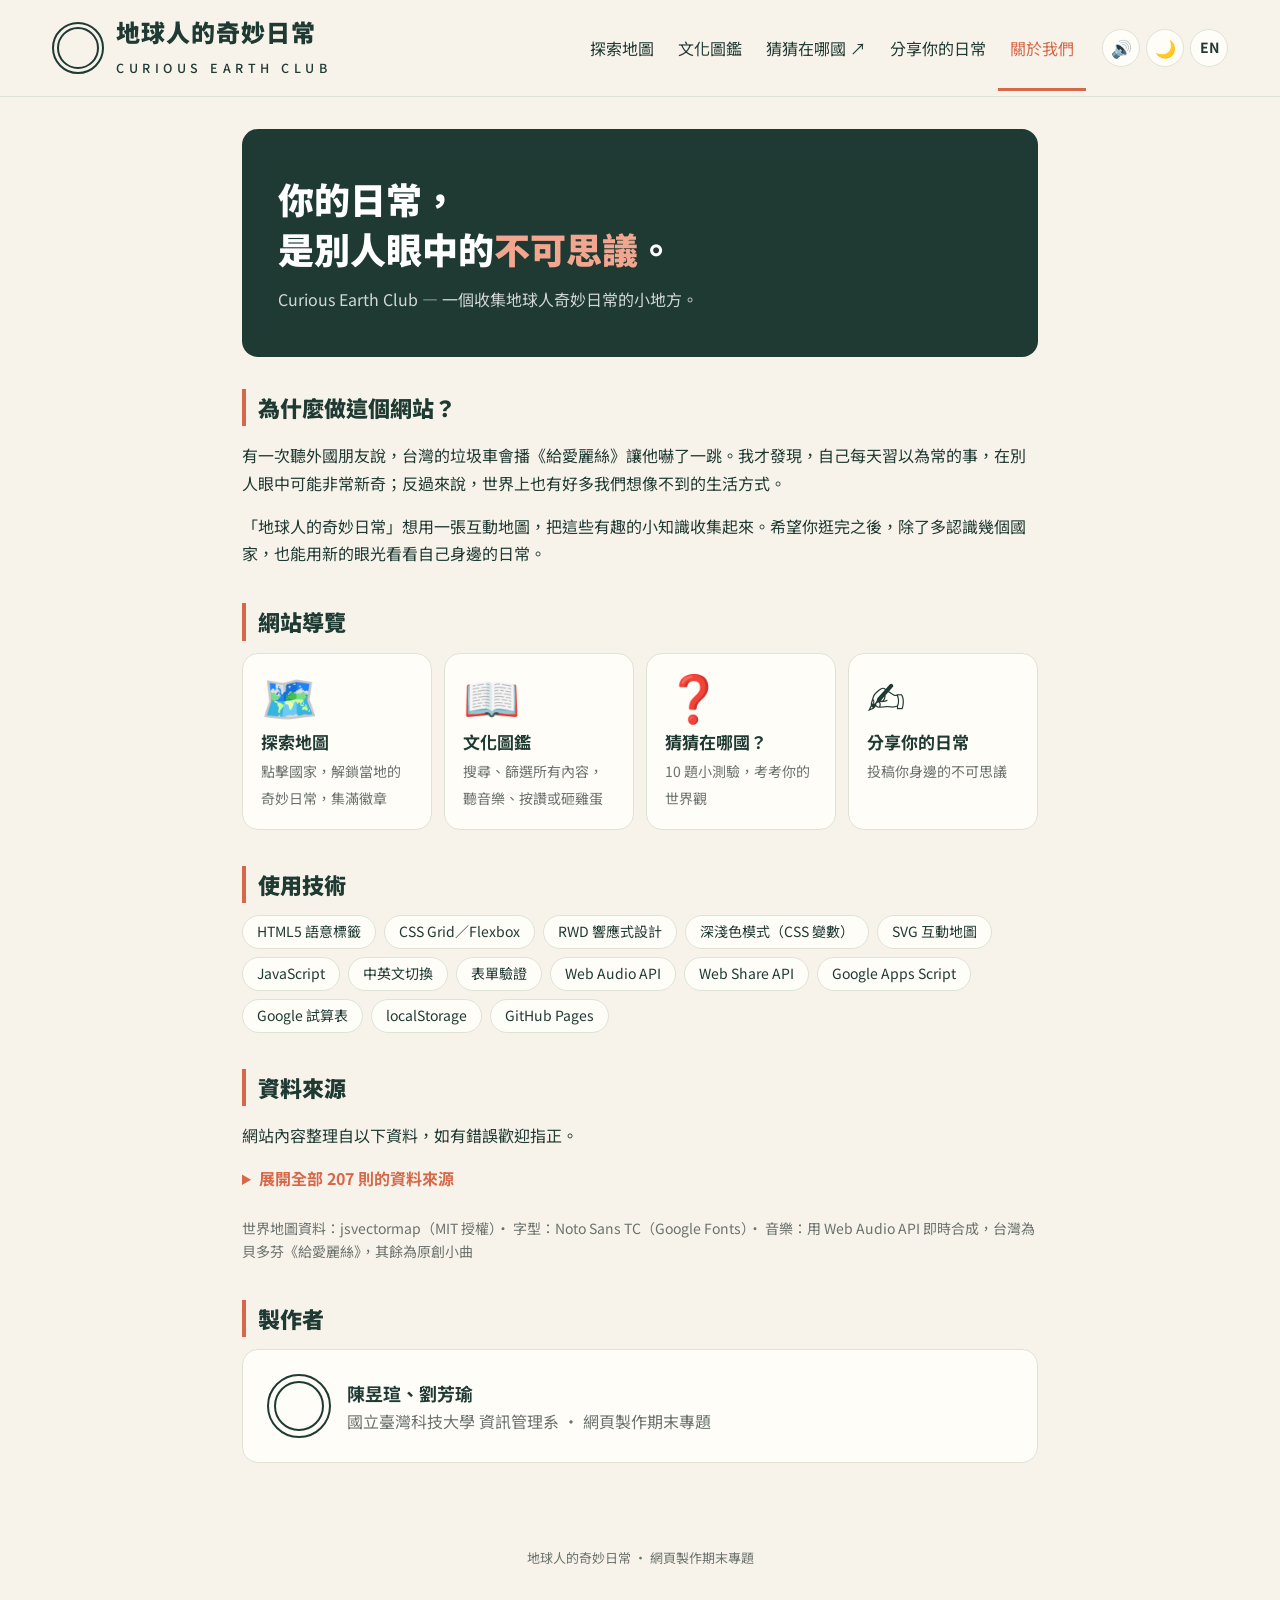
==== about.html @ 776fbd39 "新增 179 國、189 則小知識（中英文），一國多則、地圖小國圓點、圖鑑搜尋與分頁 Co-Authored-By: Claude Opus 5.5 <noreply@anthropic.com> C" ====
<!DOCTYPE html>
<html lang="zh-Hant">
<head>
<meta charset="UTF-8">
<meta name="viewport" content="width=device-width, initial-scale=1">
<title data-i18n="title.about">關於我們｜地球人的奇妙日常</title>
<link rel="preconnect" href="https://fonts.googleapis.com">
<link rel="preconnect" href="https://fonts.gstatic.com" crossorigin>
<link href="https://fonts.googleapis.com/css2?family=Noto+Sans+TC:wght@400;500;700;900&display=swap" rel="stylesheet">
<link rel="stylesheet" href="style.css?v=20261113c">
<!-- 先套用深淺色，避免畫面閃一下 -->
<script>
  try {
    document.documentElement.dataset.theme = localStorage.getItem("theme") ||
      (matchMedia("(prefers-color-scheme: dark)").matches ? "dark" : "light");
  } catch (e) {}
</script>
</head>
<body>

<header class="site-header">
  <div class="inner">
    <a class="brand" href="index.html">
      <span class="logo" aria-hidden="true"></span>
      <span>
        <span class="brand-name" data-i18n="brand">地球人的奇妙日常</span>
        <span class="brand-en">CURIOUS EARTH CLUB</span>
      </span>
    </a>
    <nav class="site-nav" aria-label="主選單" data-i18n-aria="nav.label">
      <a href="index.html" data-i18n="nav.map">探索地圖</a>
      <a href="culture.html" data-i18n="nav.culture">文化圖鑑</a>
      <a href="quiz.html" data-i18n="nav.quiz">猜猜在哪國 ↗</a>
      <a href="share.html" data-i18n="nav.share">分享你的日常</a>
      <a href="about.html" class="active" aria-current="page" data-i18n="nav.about">關於我們</a>
    </nav>
  </div>
</header>

<main class="page about">
  <div class="slogan-block">
    <p class="big" data-i18n-html="hero.title">你的日常，<br>是別人眼中的<em>不可思議</em>。</p>
    <p class="small" data-i18n="about.tagline">Curious Earth Club — 一個收集地球人奇妙日常的小地方。</p>
  </div>

  <section>
    <h2 data-i18n="about.whyTitle">為什麼做這個網站？</h2>
    <p data-i18n="about.why1">有一次聽外國朋友說，台灣的垃圾車會播《給愛麗絲》讓他嚇了一跳。我才發現，自己每天習以為常的事，在別人眼中可能非常新奇；反過來說，世界上也有好多我們想像不到的生活方式。</p>
    <p data-i18n="about.why2">「地球人的奇妙日常」想用一張互動地圖，把這些有趣的小知識收集起來。希望你逛完之後，除了多認識幾個國家，也能用新的眼光看看自己身邊的日常。</p>
  </section>

  <section>
    <h2 data-i18n="about.guideTitle">網站導覽</h2>
    <div class="feature-grid">
      <a class="card" href="index.html"><span class="big-emoji">🗺️</span><b data-i18n="nav.map">探索地圖</b><span class="d" data-i18n="about.f1">點擊國家，解鎖當地的奇妙日常，集滿徽章</span></a>
      <a class="card" href="culture.html"><span class="big-emoji">📖</span><b data-i18n="nav.culture">文化圖鑑</b><span class="d" data-i18n="about.f2">瀏覽所有內容，聽音樂、按讚或砸雞蛋</span></a>
      <a class="card" href="quiz.html"><span class="big-emoji">❓</span><b data-i18n="quiz.title">猜猜在哪國</b><span class="d" data-i18n="about.f3">10 題小測驗，考考你的世界觀</span></a>
      <a class="card" href="share.html"><span class="big-emoji">✍️</span><b data-i18n="nav.share">分享你的日常</b><span class="d" data-i18n="about.f4">投稿你身邊的不可思議</span></a>
    </div>
  </section>

  <section>
    <h2 data-i18n="about.techTitle">使用技術</h2>
    <div class="badges">
      <span data-i18n="tech.semantic">HTML5 語意標籤</span><span>CSS Grid／Flexbox</span><span data-i18n="tech.rwd">RWD 響應式設計</span>
      <span data-i18n="tech.dark">深淺色模式（CSS 變數）</span><span data-i18n="tech.svg">SVG 互動地圖</span><span>JavaScript</span>
      <span data-i18n="tech.i18n">中英文切換</span><span data-i18n="tech.form">表單驗證</span><span>Web Audio API</span><span>Web Share API</span>
      <span>Google Apps Script</span><span data-i18n="tech.sheets">Google 試算表</span><span>localStorage</span><span>GitHub Pages</span>
    </div>
  </section>

  <section>
    <h2 data-i18n="about.sourcesTitle">資料來源</h2>
    <p data-i18n="about.sourcesText">網站內容整理自以下資料，如有錯誤歡迎指正。</p>
    <details class="sources-box">
      <summary id="sources-summary"></summary>
      <table class="sources">
        <thead><tr><th data-i18n="about.thCountry">國家</th><th data-i18n="about.thTopic">主題</th><th data-i18n="about.thSource">參考來源</th></tr></thead>
        <tbody id="sources"></tbody>
      </table>
    </details>
    <p class="credits" data-i18n="about.credits">世界地圖資料：jsvectormap（MIT 授權）· 字型：Noto Sans TC（Google Fonts）· 音樂：用 Web Audio API 即時合成，台灣為貝多芬《給愛麗絲》，其餘為原創小曲</p>
  </section>

  <section>
    <h2 data-i18n="about.makerTitle">製作者</h2>
    <div class="card maker">
      <span class="logo" aria-hidden="true"></span>
      <div>
        <b class="maker-names">陳昱瑄、劉芳瑜</b><br>
        <span class="muted" data-i18n="about.school">國立臺灣科技大學 資訊管理系 · 網頁製作期末專題</span>
      </div>
    </div>
  </section>
</main>

<footer class="site-footer" data-i18n="footer">地球人的奇妙日常 · 網頁製作期末專題</footer>

<script src="data.js?v=20261113c"></script>
<script src="i18n.js?v=20261113c"></script>
<script src="app.js?v=20261113c"></script>
<script>
// 參考來源：查證後把網址或書名填進 SOURCES 就會顯示（key 是小知識的 id，例如 TW、TH2）
const SOURCES = {
  // TW: "例如：臺北市政府環境保護局網站",
};
function renderSources() {
  document.getElementById("sources-summary").textContent = t("about.showSources", { n: FACTS.length });
  document.getElementById("sources").innerHTML = FACTS.map(f => {
    const c = F(f);
    const src = SOURCES[f.id];
    return `<tr><td>${c.emoji} ${c.name}</td><td>${c.title}</td>
            <td class="${src ? "" : "todo"}">${src || t("about.todo")}</td></tr>`;
  }).join("");
}
document.addEventListener("langchange", renderSources);
renderSources();
</script>
</body>
</html>
---- style.css ----
/* =========================================================
   style.css — 所有頁面共用的樣式（淺色／深色模式都用 CSS 變數控制）
   ========================================================= */
:root {
  --bg: #f7f3ea;
  --ink: #1f3a33;          /* 深綠：文字、Logo */
  --muted: #6b726d;
  --line: #dfe3d6;
  --accent: #d6684a;       /* 珊瑚橘：目前頁面、強調 */
  --ocean: #dcebe8;
  --land: #ebe3d1;
  --festival: #d6684a;
  --daily: #2e8a74;
  --trivia: #d99a2b;
  --card: #fffdf8;
  --radius: 16px;
  /* 下面這些是為了深色模式抽出來的顏色 */
  --on-ink: #fff;              /* 深色按鈕上的文字 */
  --ink-hover: #2d5047;
  --input: #fff;
  --text-soft: #3d4a45;
  --land-festival: #efb6a5;
  --land-daily: #9fcfc1;
  --land-trivia: #efd096;
  --hero-glow: #efe6d2;
  --ring-accent: #e8c7b9;
  --dash: #cdd6c8;
  --th: #efeadd;
  --slogan-em: #f2a68f;
  --shadow: rgba(31, 58, 51, .08);
}

/* ---------- 深色模式：只要換掉變數，整站顏色就跟著變 ---------- */
[data-theme="dark"] {
  --bg: #121a17;
  --ink: #e4ebe7;
  --muted: #9aa7a1;
  --line: #2d3a35;
  --accent: #ec8a6b;
  --ocean: #16292a;
  --land: #2a3631;
  --festival: #e07b5f;
  --daily: #3fae92;
  --trivia: #e4b04c;
  --card: #1a2420;
  --on-ink: #13201c;
  --ink-hover: #c9d6d0;
  --input: #202c28;
  --text-soft: #c3ccc7;
  --land-festival: #8a4a3a;
  --land-daily: #2f6457;
  --land-trivia: #85672e;
  --hero-glow: #1e2b26;
  --ring-accent: #5a3b31;
  --dash: #3c4b45;
  --th: #222f2a;
  --slogan-em: #b4492e;
  --shadow: rgba(0, 0, 0, .35);
  color-scheme: dark;
}
body { transition: background .3s, color .3s; }
* { box-sizing: border-box; }
body {
  margin: 0;
  font-family: "Noto Sans TC", system-ui, sans-serif;
  background: var(--bg);
  color: var(--ink);
  line-height: 1.7;
}
a { color: inherit; }

/* ---------- 共用導覽列 ---------- */
.site-header {
  border-bottom: 1px solid var(--line);
}
.site-header .inner {
  max-width: 1240px; margin: 0 auto; padding: 0 32px;
  display: flex; align-items: center; justify-content: space-between;
  gap: 16px; min-height: 96px; flex-wrap: wrap;
}
.brand { display: flex; align-items: center; gap: 12px; text-decoration: none; }
.logo {
  width: 52px; height: 52px; border-radius: 50%;
  border: 2.5px solid var(--ink); display: grid; place-items: center; flex: none;
}
.logo::after {
  content: ""; width: 38px; height: 38px; border-radius: 50%; border: 2.5px solid var(--ink);
}
.brand-name { font-size: 28px; font-weight: 900; line-height: 1.2; letter-spacing: 1px; }
.brand-en { display: block; font-size: 12.5px; letter-spacing: 4.5px; margin-top: 8px; font-weight: 500; }

.site-nav { display: flex; gap: 8px; margin-left: auto; }
.site-nav a {
  text-decoration: none; font-size: 18px; padding: 30px 22px 26px;
  border-bottom: 3px solid transparent; transition: color .2s;
}
.site-nav a:hover { color: var(--accent); }
.site-nav a.active { color: var(--accent); border-bottom-color: var(--accent); }

/* ---------- 頁面共用 ---------- */
.page { max-width: 1240px; margin: 0 auto; padding: 32px 32px 48px; }
.page-head { display: flex; flex-wrap: wrap; justify-content: space-between; align-items: flex-end; gap: 16px; margin-bottom: 20px; }
.page-head h1 { font-size: clamp(26px, 4vw, 36px); margin: 0; font-weight: 900; }
.page-head p { margin: 4px 0 0; color: var(--muted); }

.toolbar { display: flex; flex-wrap: wrap; gap: 8px; align-items: center; margin-bottom: 16px; }
.chip {
  border: 1.5px solid var(--line); background: var(--card); color: var(--ink);
  padding: 5px 14px; border-radius: 99px; font: inherit; font-size: 15px; cursor: pointer;
  display: inline-flex; align-items: center; gap: 6px;
}
.chip .dot { width: 9px; height: 9px; border-radius: 50%; }
.chip[aria-pressed="true"] { border-color: var(--ink); background: var(--ink); color: var(--on-ink); }
.spacer { flex: 1; }
select {
  font: inherit; font-size: 15px; padding: 5px 12px; border-radius: 99px;
  border: 1.5px solid var(--line); background: var(--card); color: var(--ink);
}
.btn {
  background: var(--ink); color: var(--on-ink); border: 0; padding: 8px 20px; border-radius: 99px;
  font: inherit; font-weight: 700; cursor: pointer; text-decoration: none; display: inline-block;
}
.btn:hover { background: var(--ink-hover); }
.btn.ghost { background: transparent; color: var(--ink); border: 1.5px solid var(--line); }
.btn.ghost:hover { border-color: var(--ink); }

.tag { color: #fff; padding: 0 10px; border-radius: 99px; font-size: 13px; }
.tag.festival { background: var(--festival); }
.tag.daily { background: var(--daily); }
.tag.trivia { background: var(--trivia); }

.progress { min-width: 220px; }
.progress-label { font-size: 14px; color: var(--muted); }
.progress-label strong { color: var(--ink); font-size: 18px; }
.bar { height: 8px; background: var(--line); border-radius: 99px; overflow: hidden; margin-top: 4px; }
.bar span { display: block; height: 100%; width: 0; background: var(--accent); transition: width .5s ease; }

.pop { animation: pop .35s ease; }
@keyframes pop { from { transform: translateY(6px); opacity: 0; } to { transform: none; opacity: 1; } }

.site-footer { text-align: center; color: var(--muted); font-size: 13px; padding: 0 24px 32px; }

/* ---------- 探索地圖 ---------- */
.map-layout { display: grid; grid-template-columns: 1fr 360px; gap: 20px; align-items: start; }
.map-wrap { position: relative; background: var(--ocean); border-radius: var(--radius); padding: 12px; overflow: hidden; min-height: 300px; }
.map-wrap.loaded { min-height: 0; }
#map { width: 100%; height: auto; display: block; }
.land { fill: var(--land); stroke: var(--ocean); stroke-width: .5; transition: fill .2s, opacity .2s; }
.land.featured { cursor: pointer; }
.land.festival { fill: var(--land-festival); }
.land.daily { fill: var(--land-daily); }
.land.trivia { fill: var(--land-trivia); }
.land.festival.explored { fill: var(--festival); }
.land.daily.explored { fill: var(--daily); }
.land.trivia.explored { fill: var(--trivia); }
.land.featured:hover, .land.featured:focus { fill: var(--ink); outline: none; }
.land.active { fill: var(--ink) !important; }
.land.dim { opacity: .25; }
.pin { cursor: pointer; }
.pin circle.core { stroke: var(--card); stroke-width: 1.4; }
.pin.festival .core { fill: var(--festival); } .pin.festival .pulse { stroke: var(--festival); }
.pin.daily .core { fill: var(--daily); } .pin.daily .pulse { stroke: var(--daily); }
.pin.trivia .core { fill: var(--trivia); } .pin.trivia .pulse { stroke: var(--trivia); }
.pin circle.pulse { fill: none; stroke-width: 1.2; animation: pulse 2s ease-out infinite; transform-box: fill-box; transform-origin: center; }
.pin.explored circle.pulse, .pin.hidden { display: none; }
@keyframes pulse { from { transform: scale(1); opacity: .9; } to { transform: scale(2.6); opacity: 0; } }
.tooltip {
  position: absolute; pointer-events: none; background: var(--ink); color: var(--on-ink);
  padding: 3px 10px; border-radius: 8px; font-size: 14px; white-space: nowrap;
  transform: translate(-50%, -130%); opacity: 0; transition: opacity .1s;
}
.tooltip.show { opacity: 1; }
.tooltip small { opacity: .7; margin-left: 4px; }
.map-status { position: absolute; inset: 0; display: grid; place-items: center; color: var(--muted); text-align: center; padding: 24px; }

.card { background: var(--card); border-radius: var(--radius); padding: 24px; border: 1px solid var(--line); }
.side { position: sticky; top: 16px; }
.big-emoji { font-size: 46px; line-height: 1; }
.card h2 { font-size: 26px; margin: 10px 0 2px; font-weight: 900; }
.meta { display: flex; gap: 8px; align-items: center; color: var(--muted); font-size: 14px; flex-wrap: wrap; }
.card h3 { font-size: 19px; margin: 16px 0 6px; }
.card p { margin: 0 0 12px; }
.bonus { background: var(--bg); border-radius: 12px; padding: 12px 14px; font-size: 15px; }
.bonus b { display: block; margin-bottom: 2px; }
.card-actions { display: flex; gap: 8px; margin-top: 16px; flex-wrap: wrap; }
.card-actions > * { flex: 1; text-align: center; }
.pick-list { display: flex; flex-wrap: wrap; gap: 6px; margin-top: 12px; }
.pick-list button { border: 0; background: var(--bg); border-radius: 99px; padding: 3px 12px; font: inherit; font-size: 14px; cursor: pointer; color: var(--ink); }
.pick-list button.explored::after { content: " ✓"; color: var(--daily); font-weight: 700; }
.pick-list button:hover { background: var(--line); }

/* ---------- 文化圖鑑 ---------- */
.grid { display: grid; grid-template-columns: repeat(auto-fill, minmax(260px, 1fr)); gap: 16px; }
.entry { display: flex; flex-direction: column; transition: transform .2s, box-shadow .2s; }
.entry:hover { transform: translateY(-3px); box-shadow: 0 8px 20px var(--shadow); }
.entry-top { display: flex; justify-content: space-between; align-items: flex-start; }
.entry .big-emoji { font-size: 38px; }
.seen { font-size: 12px; color: var(--daily); font-weight: 700; }
.entry h2 { font-size: 22px; }
.entry h3 { font-size: 17px; margin-top: 10px; }
.entry p { font-size: 15px; color: var(--text-soft); flex: 1; }
.entry a.more { text-decoration: none; color: var(--accent); font-weight: 700; font-size: 15px; }
.entry a.more:hover { text-decoration: underline; }
.empty { color: var(--muted); padding: 40px 0; text-align: center; }

/* ---------- 猜猜在哪國 ---------- */
.quiz { max-width: 720px; margin: 0 auto; }
.quiz-top { display: flex; justify-content: space-between; color: var(--muted); font-size: 15px; margin-bottom: 8px; }
.clue { font-size: 18px; }
.options { display: grid; grid-template-columns: 1fr 1fr; gap: 10px; margin-top: 18px; }
.option {
  font: inherit; font-size: 18px; padding: 14px; border-radius: 12px; cursor: pointer;
  border: 1.5px solid var(--line); background: var(--card); color: var(--ink); transition: border-color .2s, background .2s;
}
.option:hover:not(:disabled) { border-color: var(--ink); }
.option:disabled { cursor: default; }
.option.correct { background: var(--daily); border-color: var(--daily); color: #fff; }
.option.wrong { background: var(--festival); border-color: var(--festival); color: #fff; }
.feedback { margin-top: 18px; }
.feedback .verdict { font-weight: 900; font-size: 20px; }
.result { text-align: center; }
.result .score { font-size: 64px; font-weight: 900; color: var(--accent); line-height: 1.1; }

/* ---------- 首頁開場區 ---------- */
.hero {
  position: relative; overflow: hidden; border-bottom: 1px solid var(--line);
  background: radial-gradient(circle at 85% 40%, var(--hero-glow) 0, transparent 55%);
}
.hero .inner { max-width: 1240px; margin: 0 auto; padding: 72px 32px 80px; position: relative; z-index: 1; }
.eyebrow { font-size: 13px; letter-spacing: 4px; color: var(--accent); font-weight: 700; margin: 0 0 16px; }
.hero h1 { font-size: clamp(34px, 6vw, 64px); line-height: 1.25; margin: 0; font-weight: 900; max-width: 14em; }
.hero h1 em { font-style: normal; color: var(--accent); }
.hero p.lead { font-size: 18px; color: var(--muted); max-width: 32em; margin: 20px 0 28px; }
.hero-actions { display: flex; gap: 10px; flex-wrap: wrap; }
.hero-actions .btn { padding: 12px 26px; font-size: 16px; }
.stats { display: flex; gap: 36px; margin-top: 44px; flex-wrap: wrap; }
.stats div { font-size: 14px; color: var(--muted); }
.stats strong { display: block; font-size: 30px; color: var(--ink); line-height: 1.2; }
.rings { position: absolute; right: -120px; top: 50%; transform: translateY(-50%); width: 560px; height: 560px; pointer-events: none; }
.rings span { position: absolute; inset: 0; border: 2px solid var(--line); border-radius: 50%; }
.rings span:nth-child(2) { inset: 70px; }
.rings span:nth-child(3) { inset: 140px; border-color: var(--ring-accent); }
.rings span:nth-child(4) { inset: 210px; background: var(--accent); opacity: .12; border: 0; }

/* ---------- 訪客投稿卡片 ---------- */
.entry.community { border-style: dashed; border-color: var(--dash); }
.by { font-size: 12px; background: var(--ink); color: var(--on-ink); padding: 1px 10px; border-radius: 99px; }
.author { color: var(--muted); font-size: 14px; text-align: right; }

/* ---------- 分享你的日常 ---------- */
.share-layout { display: grid; grid-template-columns: 1fr 340px; gap: 24px; align-items: start; }
.form-card { padding: 28px; }
.field { margin-bottom: 20px; border: 0; padding: 0; min-width: 0; }
.field > label, .field > legend { display: block; font-weight: 700; margin-bottom: 6px; padding: 0; }
.req { color: var(--accent); margin-left: 2px; }
.hint { font-size: 13px; color: var(--muted); font-weight: 400; margin-left: 6px; }
.row { display: grid; grid-template-columns: 1fr 1fr; gap: 16px; }
input[type="text"], textarea, .form-card select {
  width: 100%; font: inherit; color: var(--ink); background: var(--input);
  border: 1.5px solid var(--line); border-radius: 10px; padding: 10px 12px; transition: border-color .2s;
}
.form-card select { border-radius: 10px; padding: 10px 12px; }
textarea { min-height: 120px; resize: vertical; }
input[type="text"]:focus, textarea:focus, select:focus { outline: none; border-color: var(--ink); }
.touched input:invalid, .touched textarea:invalid, .touched select:invalid { border-color: var(--accent); }
.counter { text-align: right; font-size: 13px; color: var(--muted); margin-top: 4px; }
.counter.bad { color: var(--accent); }
.radio-group { display: flex; flex-wrap: wrap; gap: 8px; }
.radio-group label { cursor: pointer; }
.radio-group input { position: absolute; opacity: 0; pointer-events: none; }
.radio-group span {
  display: inline-block; border: 1.5px solid var(--line); background: var(--input); border-radius: 99px; padding: 5px 16px;
}
.radio-group input:checked + span { background: var(--ink); border-color: var(--ink); color: var(--on-ink); }
.radio-group input:focus-visible + span { outline: 2px solid var(--accent); outline-offset: 2px; }
.emoji-group span { font-size: 22px; padding: 2px 10px; }
.check { display: flex; gap: 8px; align-items: center; font-size: 15px; cursor: pointer; }
.check input { width: 18px; height: 18px; accent-color: var(--ink); }
.form-actions { display: flex; gap: 10px; margin-top: 8px; }
.form-actions .btn { padding: 11px 28px; font-size: 16px; }
.form-error { color: var(--accent); font-weight: 700; margin-top: 12px; min-height: 1.5em; }
.mode { font-size: 13px; color: var(--muted); display: flex; align-items: center; gap: 6px; }
.mode::before { content: ""; width: 8px; height: 8px; border-radius: 50%; background: var(--trivia); }
.mode.server::before { background: var(--daily); }
.preview-label { font-size: 13px; letter-spacing: 3px; color: var(--muted); margin: 0 0 8px; }
.success { text-align: center; padding: 40px 24px; }
.success .big-emoji { font-size: 56px; }
.section-title { font-size: 22px; font-weight: 900; margin: 40px 0 16px; }

/* ---------- 關於我們 ---------- */
.about { max-width: 860px; }
.slogan-block {
  background: var(--ink); color: var(--on-ink); border-radius: var(--radius); padding: 44px 36px; margin-bottom: 32px;
}
.slogan-block p.big { font-size: clamp(24px, 4vw, 36px); font-weight: 900; margin: 0; line-height: 1.4; }
.slogan-block p.big em { font-style: normal; color: var(--slogan-em); }
.slogan-block p.small { margin: 12px 0 0; opacity: .8; }
.about section { margin-bottom: 36px; }
.about h2 { font-size: 22px; font-weight: 900; margin: 0 0 12px; padding-left: 12px; border-left: 4px solid var(--accent); }
.feature-grid { display: grid; grid-template-columns: repeat(auto-fit, minmax(190px, 1fr)); gap: 12px; }
.feature-grid a { text-decoration: none; padding: 18px; }
.feature-grid a:hover { border-color: var(--ink); }
.feature-grid b { display: block; font-size: 17px; margin-top: 6px; }
.feature-grid span.d { font-size: 14px; color: var(--muted); }
.badges { display: flex; flex-wrap: wrap; gap: 8px; }
.badges span { background: var(--card); border: 1px solid var(--line); border-radius: 99px; padding: 4px 14px; font-size: 14px; }
table.sources { width: 100%; border-collapse: collapse; background: var(--card); border-radius: 12px; overflow: hidden; font-size: 15px; }
.sources th, .sources td { text-align: left; padding: 10px 14px; border-bottom: 1px solid var(--line); vertical-align: top; }
.sources th { background: var(--th); font-weight: 700; }
.sources td.todo { color: var(--muted); }
.maker { display: flex; gap: 16px; align-items: center; }
.maker .logo { width: 64px; height: 64px; }
.maker .logo::after { width: 46px; height: 46px; }

/* ---------- 搜尋、分頁、一國多則 ---------- */
.search {
  width: 100%; font: inherit; font-size: 15px; color: var(--ink); background: var(--input);
  border: 1.5px solid var(--line); border-radius: 99px; padding: 8px 16px; margin-top: 4px;
}
.search:focus { outline: none; border-color: var(--ink); }
.search.small { width: 220px; margin: 0; padding: 5px 14px; }
.pick-hint { font-size: 14px; color: var(--muted); margin: 10px 0 0 !important; }
.fact-pager { display: flex; align-items: center; gap: 8px; margin-top: 10px; font-size: 14px; color: var(--muted); }
.fact-pager .act { padding: 0 12px; font-size: 18px; line-height: 1.5; }
.result-count { color: var(--muted); font-size: 14px; margin: -6px 0 10px; }
.more-wrap { text-align: center; margin-top: 24px; }
.sources-box summary { cursor: pointer; font-weight: 700; color: var(--accent); margin-bottom: 12px; }
.pin { outline: none; }
.pin.active .core, .pin:focus .core { fill: var(--ink) !important; r: 4.5; }

/* ---------- 右上角：音樂／深淺色／語言 ---------- */
.controls { display: flex; gap: 6px; align-items: center; }
.icon-btn {
  width: 38px; height: 38px; border-radius: 50%; border: 1.5px solid var(--line);
  background: var(--card); color: var(--ink); font: inherit; font-size: 17px; cursor: pointer;
  display: grid; place-items: center; transition: border-color .2s, transform .2s;
}
.icon-btn:hover { border-color: var(--ink); transform: translateY(-1px); }
.lang-btn { font-size: 14px; font-weight: 700; }

/* ---------- 卡片下方的按鈕列 ---------- */
.card, .entry { position: relative; }
.entry[data-tune], .side[data-tune] { cursor: pointer; }
.actions { display: flex; flex-wrap: wrap; gap: 6px; margin-top: 12px; }
.act {
  position: relative; font: inherit; font-size: 14px; color: var(--ink); cursor: pointer;
  background: var(--bg); border: 1.5px solid var(--line); border-radius: 99px; padding: 3px 12px;
  display: inline-flex; align-items: center; gap: 4px; transition: border-color .2s, background .2s;
}
.act:hover { border-color: var(--ink); }
.act b { font-weight: 700; min-width: 1ch; }
.react-btn.on { background: var(--land-daily); border-color: var(--daily); }
.react-btn.egg.on { background: var(--land-trivia); border-color: var(--trivia); }
.share-btn { margin-left: auto; font-weight: 700; }
.tune-name { font-size: 14px; color: var(--muted); margin: 12px 0 0 !important; }

/* 播放中的小等化器 */
.eq { display: none; gap: 2px; align-items: flex-end; height: 12px; }
.eq i { width: 3px; background: var(--accent); border-radius: 2px; animation: eq .6s ease-in-out infinite alternate; }
.eq i:nth-child(2) { animation-delay: .2s; } .eq i:nth-child(3) { animation-delay: .4s; }
.play-btn.is-playing .eq { display: inline-flex; }
.play-btn.is-playing { border-color: var(--accent); }
@keyframes eq { from { height: 3px; } to { height: 12px; } }

/* 砸雞蛋 */
.flying-egg { position: fixed; z-index: 50; font-size: 28px; pointer-events: none; }
.splat {
  position: absolute; z-index: 5; font-size: 44px; pointer-events: none;
  transform: translate(-50%, -50%); animation: splat 1.5s ease-out forwards;
}
@keyframes splat {
  0% { transform: translate(-50%, -50%) scale(.3); opacity: 1; }
  15% { transform: translate(-50%, -50%) scale(1.3); }
  25% { transform: translate(-50%, -50%) scale(1); }
  80% { opacity: 1; }
  100% { transform: translate(-50%, -30%) scale(1); opacity: 0; }
}
.shake { animation: shake .4s ease; }
@keyframes shake {
  20% { transform: translateX(-5px) rotate(-1deg); } 40% { transform: translateX(5px) rotate(1deg); }
  60% { transform: translateX(-3px); } 80% { transform: translateX(3px); }
}
.pop-heart { position: absolute; left: 50%; top: 0; pointer-events: none; animation: heart .8s ease-out forwards; }
@keyframes heart { from { transform: translate(-50%, 0) scale(.6); opacity: 1; } to { transform: translate(-50%, -36px) scale(1.3); opacity: 0; } }

/* ---------- 提示訊息 ---------- */
#toasts { position: fixed; left: 50%; bottom: 24px; transform: translateX(-50%); z-index: 60; display: grid; gap: 8px; justify-items: center; }
.toast {
  background: var(--ink); color: var(--on-ink); padding: 10px 18px; border-radius: 99px; font-size: 15px;
  box-shadow: 0 8px 24px var(--shadow); animation: toast-in .3s ease; max-width: 90vw; word-break: break-all;
}
.toast.out { opacity: 0; transform: translateY(8px); transition: all .4s; }
.badge-toast { background: var(--accent); color: #fff; font-weight: 700; font-size: 17px; padding: 14px 24px; }
@keyframes toast-in { from { opacity: 0; transform: translateY(12px); } }

/* ---------- 里程徽章 ---------- */
.badge-section .section-title { margin-top: 32px; }
.badges-row { display: grid; grid-template-columns: repeat(auto-fit, minmax(190px, 1fr)); gap: 12px; }
.badge {
  display: flex; gap: 12px; align-items: center; padding: 14px 16px; border-radius: var(--radius);
  background: var(--card); border: 1.5px dashed var(--line); opacity: .6;
}
.badge.got { opacity: 1; border-style: solid; border-color: var(--trivia); }
.badge-icon { font-size: 34px; line-height: 1; }
.badge.got .badge-icon { animation: badge-pop .5s ease; }
.badge-text b { display: block; }
.badge-text small { color: var(--muted); }
@keyframes badge-pop { 50% { transform: scale(1.3) rotate(-10deg); } }

.confetti {
  position: fixed; top: -10px; width: 8px; height: 14px; z-index: 70; pointer-events: none;
  border-radius: 2px; animation: confetti linear forwards;
}
@keyframes confetti { to { transform: translateY(105vh) rotate(720deg); } }

.muted { color: var(--muted); }
.maker-names { font-size: 18px; }
.credits { font-size: 14px; color: var(--muted); margin-top: 12px; }

@media (prefers-reduced-motion: reduce) {
  *, *::before, *::after { animation-duration: .01ms !important; animation-iteration-count: 1 !important; transition: none !important; }
}

/* ---------- 手機版 ---------- */
@media (max-width: 1400px) and (min-width: 881px) {
  .site-nav { gap: 0; }
  .site-nav a { padding: 30px 12px 26px; font-size: 16px; }
  .brand-name { font-size: 24px; }
}
@media (max-width: 880px) {
  .map-layout { grid-template-columns: 1fr; }
  .side { position: static; }
  .site-header .inner { padding: 16px 20px 0; min-height: 0; }
  .controls { margin-left: auto; order: 1; }
  .logo { width: 40px; height: 40px; }
  .logo::after { width: 28px; height: 28px; }
  .brand { gap: 10px; min-width: 0; }
  .site-nav { order: 2; }
  .icon-btn { width: 32px; height: 32px; font-size: 14px; }
  .controls { gap: 4px; }
  .site-header .inner { gap: 8px; }
  .site-nav { width: calc(100% + 40px); margin: 0 -20px; padding: 0 12px; gap: 0; overflow-x: auto; scrollbar-width: none; }
  .site-nav a { padding: 12px 10px 10px; font-size: 16px; white-space: nowrap; }
  .share-layout { grid-template-columns: 1fr; }
  .row { grid-template-columns: 1fr; }
  .search.small { width: 100%; }
  .rings { width: 320px; height: 320px; right: -140px; opacity: .6; }
  .rings span:nth-child(2) { inset: 40px; } .rings span:nth-child(3) { inset: 80px; } .rings span:nth-child(4) { inset: 120px; }
  .hero .inner { padding: 48px 20px 56px; }
  .brand-name { font-size: 19px; }
  .brand-en { letter-spacing: 1.5px; font-size: 10px; margin-top: 4px; }
  .page { padding: 24px 20px 40px; }
  .options { grid-template-columns: 1fr; }
}

/* ---------- 小手機：品牌字再縮小，讓右上角按鈕跟 Logo 同一排 ---------- */
@media (max-width: 420px) {
  .brand-en { display: none; }
  .brand-name { font-size: 17px; letter-spacing: 0; }
  .logo { width: 34px; height: 34px; border-width: 2px; }
  .logo::after { width: 24px; height: 24px; border-width: 2px; }
  .site-header .inner { padding-top: 12px; }
}
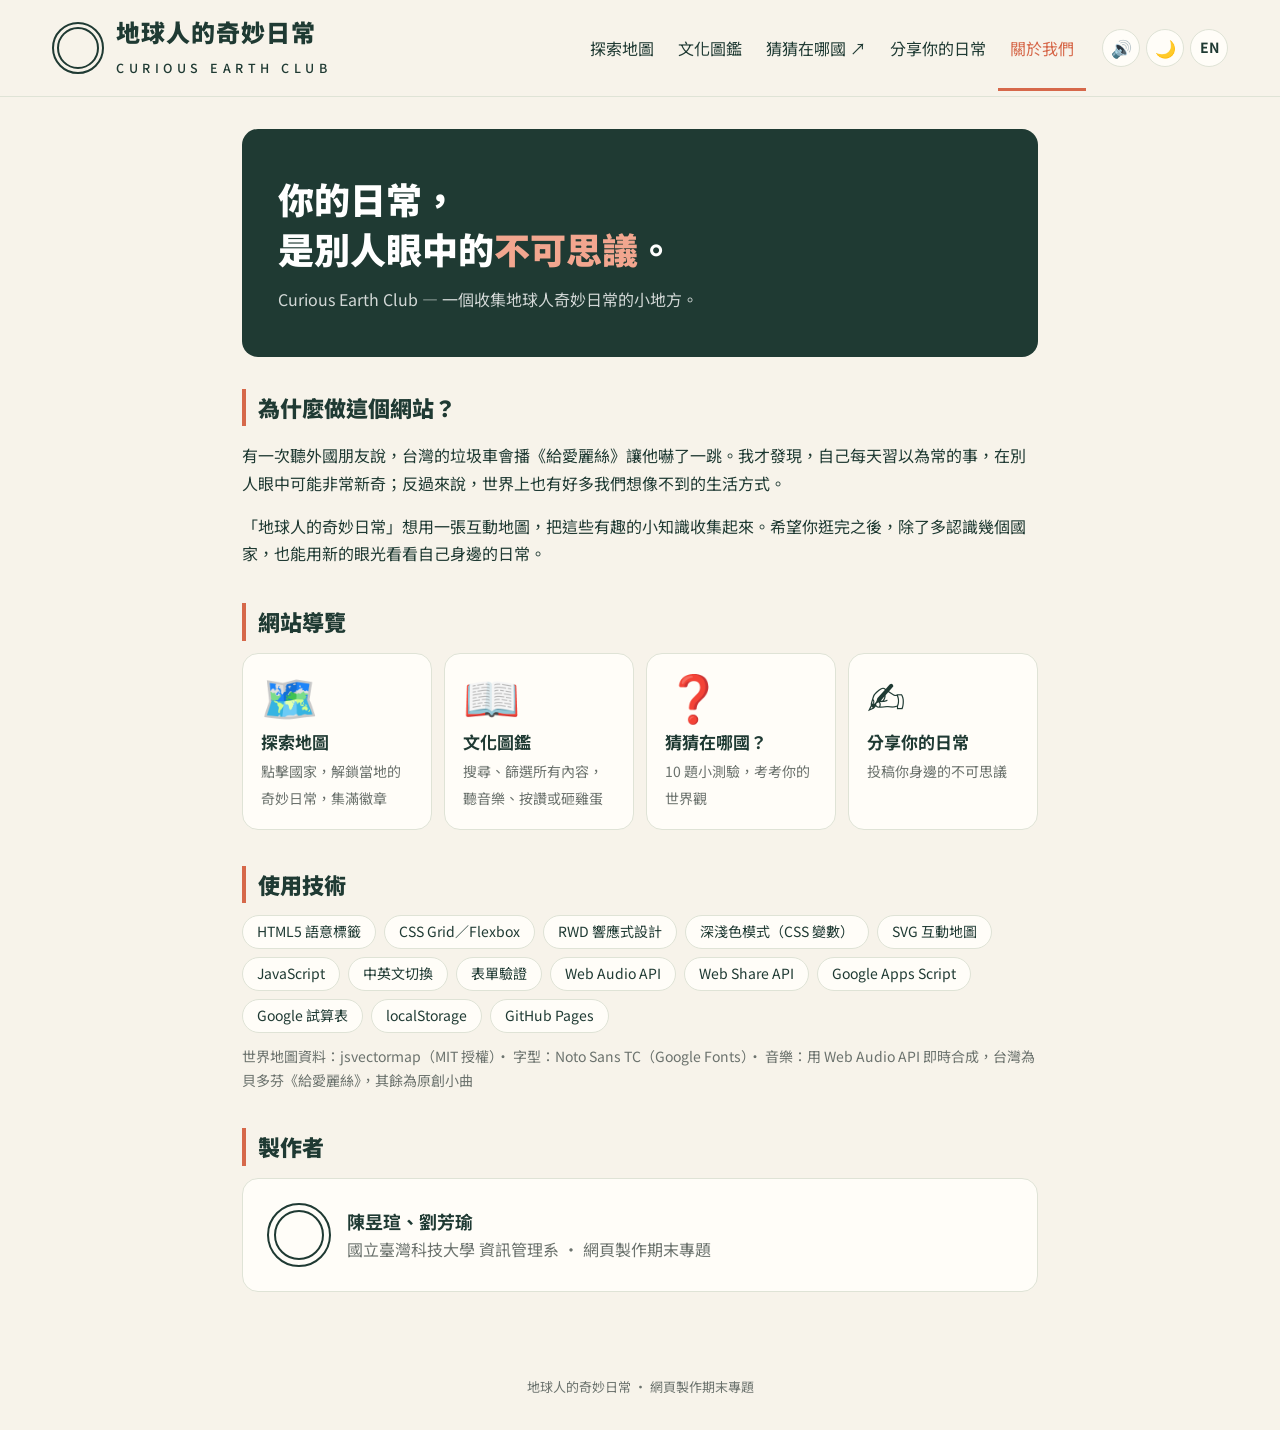
==== commit c1846dc1: "移除關於我們的資料來源區塊 Co-Authored-By: Claude Opus 5.5 <noreply@anthropic.com> Claude-Session: https://claude" ====
--- a/about.html
+++ b/about.html
@@ -67,20 +67,9 @@
       <span data-i18n="tech.i18n">中英文切換</span><span data-i18n="tech.form">表單驗證</span><span>Web Audio API</span><span>Web Share API</span>
       <span>Google Apps Script</span><span data-i18n="tech.sheets">Google 試算表</span><span>localStorage</span><span>GitHub Pages</span>
     </div>
+    <p class="credits" data-i18n="about.credits">世界地圖資料：jsvectormap（MIT 授權）· 字型：Noto Sans TC（Google Fonts）· 音樂：用 Web Audio API 即時合成，台灣為貝多芬《給愛麗絲》，其餘為原創小曲</p>
   </section>
 
-  <section>
-    <h2 data-i18n="about.sourcesTitle">資料來源</h2>
-    <p data-i18n="about.sourcesText">網站內容整理自以下資料，如有錯誤歡迎指正。</p>
-    <details class="sources-box">
-      <summary id="sources-summary"></summary>
-      <table class="sources">
-        <thead><tr><th data-i18n="about.thCountry">國家</th><th data-i18n="about.thTopic">主題</th><th data-i18n="about.thSource">參考來源</th></tr></thead>
-        <tbody id="sources"></tbody>
-      </table>
-    </details>
-    <p class="credits" data-i18n="about.credits">世界地圖資料：jsvectormap（MIT 授權）· 字型：Noto Sans TC（Google Fonts）· 音樂：用 Web Audio API 即時合成，台灣為貝多芬《給愛麗絲》，其餘為原創小曲</p>
-  </section>
 
   <section>
     <h2 data-i18n="about.makerTitle">製作者</h2>
@@ -99,22 +88,5 @@
 <script src="data.js?v=20261113c"></script>
 <script src="i18n.js?v=20261113c"></script>
 <script src="app.js?v=20261113c"></script>
-<script>
-// 參考來源：查證後把網址或書名填進 SOURCES 就會顯示（key 是小知識的 id，例如 TW、TH2）
-const SOURCES = {
-  // TW: "例如：臺北市政府環境保護局網站",
-};
-function renderSources() {
-  document.getElementById("sources-summary").textContent = t("about.showSources", { n: FACTS.length });
-  document.getElementById("sources").innerHTML = FACTS.map(f => {
-    const c = F(f);
-    const src = SOURCES[f.id];
-    return `<tr><td>${c.emoji} ${c.name}</td><td>${c.title}</td>
-            <td class="${src ? "" : "todo"}">${src || t("about.todo")}</td></tr>`;
-  }).join("");
-}
-document.addEventListener("langchange", renderSources);
-renderSources();
-</script>
 </body>
 </html>
